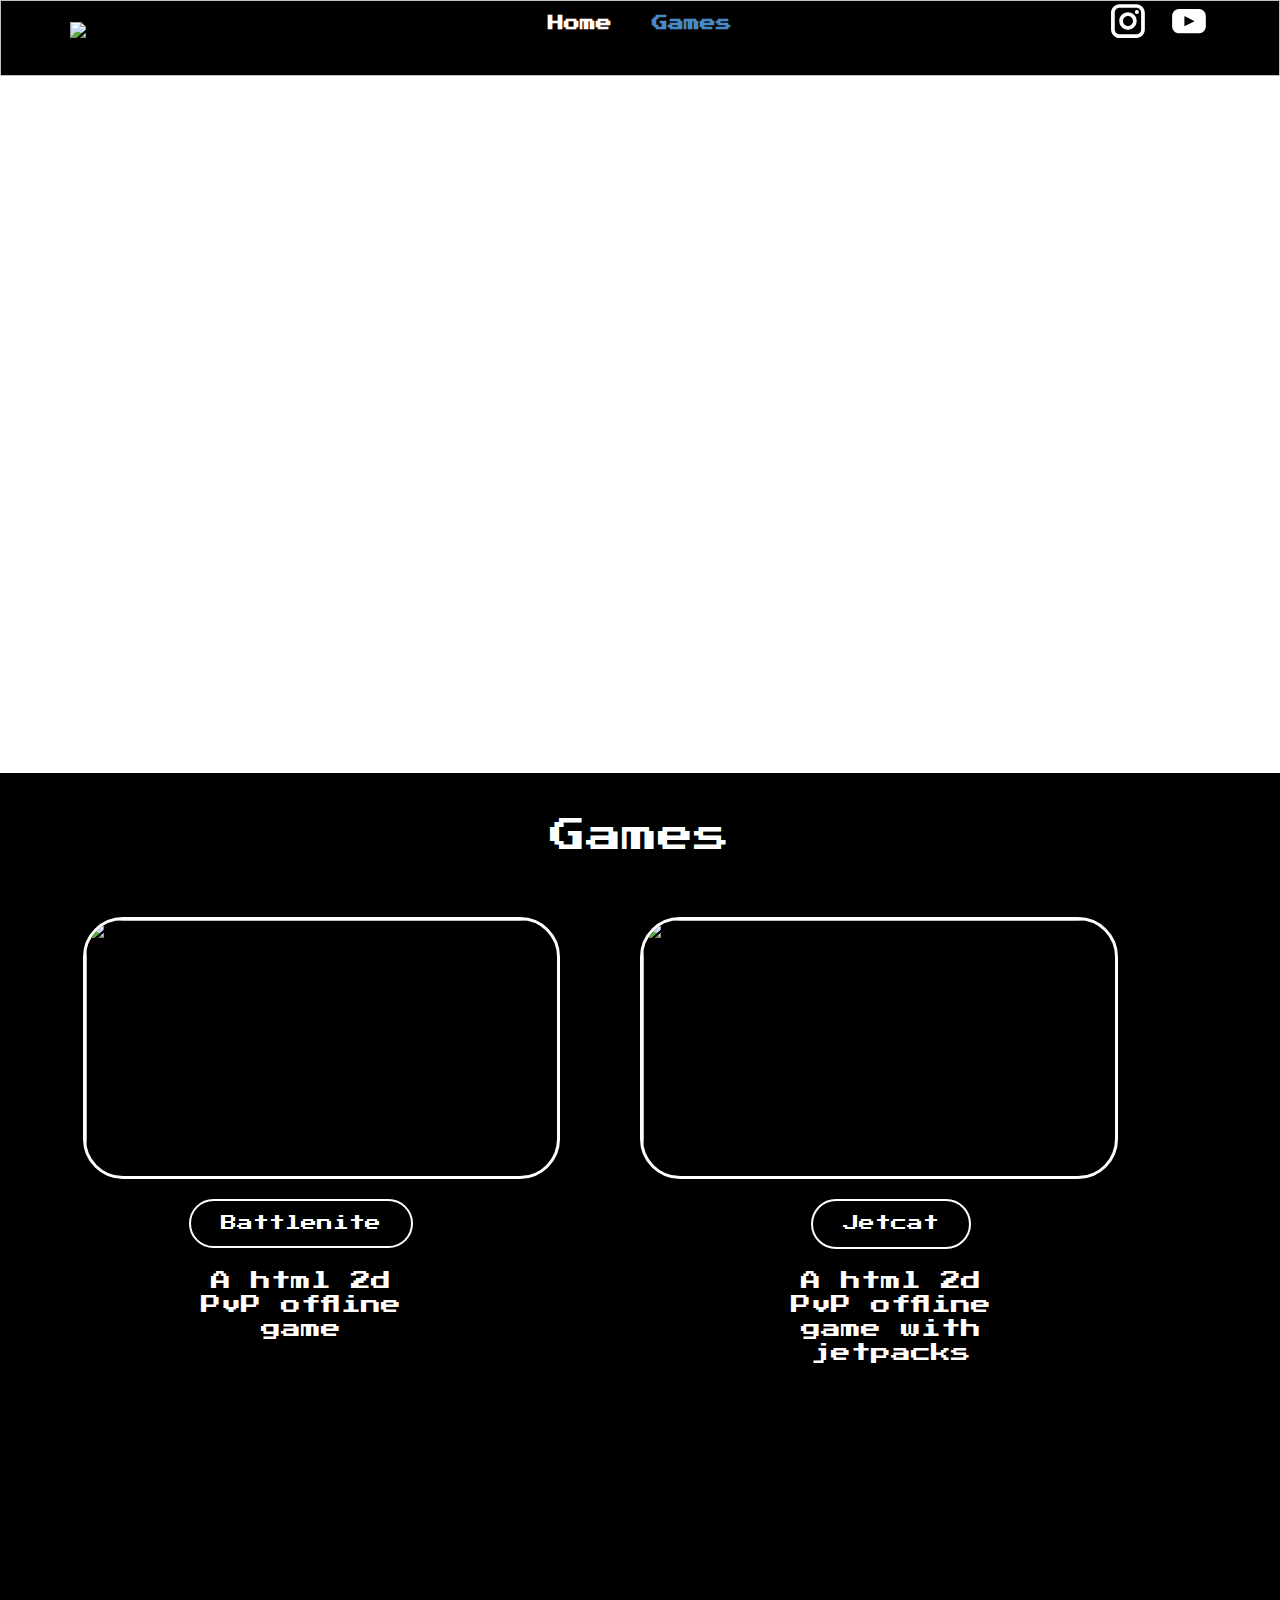
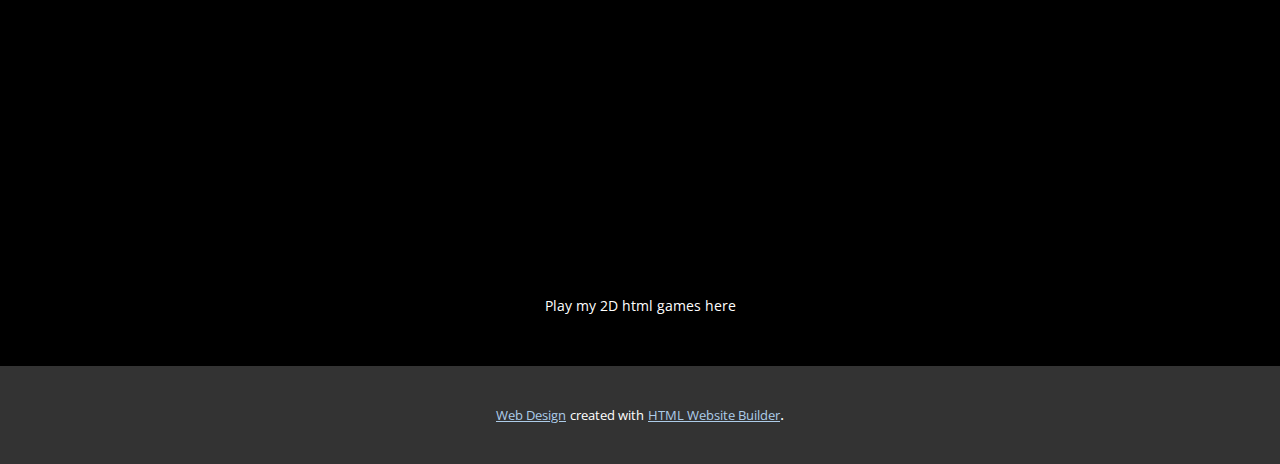
==== Games.html @ 95b63846 "Add files via upload" ====
<!DOCTYPE html>
<html style="font-size: 16px;">
  <head>
    <meta name="viewport" content="width=device-width, initial-scale=1.0">
    <meta charset="utf-8">
    <meta name="keywords" content="INTUITIVE">
    <meta name="description" content="">
    <meta name="page_type" content="np-template-header-footer-from-plugin">
    <title>Games</title>
    <link rel="stylesheet" href="nicepage.css" media="screen">
<link rel="stylesheet" href="Games.css" media="screen">
    <script class="u-script" type="text/javascript" src="jquery.js" defer=""></script>
    <script class="u-script" type="text/javascript" src="nicepage.js" defer=""></script>
    <meta name="generator" content="Nicepage 3.2.3, nicepage.com">
    <link id="u-theme-google-font" rel="stylesheet" href="https://fonts.googleapis.com/css?family=Roboto:100,100i,300,300i,400,400i,500,500i,700,700i,900,900i|Open+Sans:300,300i,400,400i,600,600i,700,700i,800,800i">
    <link id="u-page-google-font" rel="stylesheet" href="https://fonts.googleapis.com/css?family=Press+Start+2P:400">
    
    
    
    <script type="application/ld+json">{
		"@context": "http://schema.org",
		"@type": "Organization",
		"name": "",
		"url": "index.html",
		"logo": "images/kingybuw.png",
		"sameAs": [
				"#"
		]
}</script>
    <meta property="og:title" content="Games">
    <meta property="og:type" content="website">
    <meta name="theme-color" content="#478ac9">
    <link rel="canonical" href="index.html">
    <meta property="og:url" content="index.html">
  </head>
  <body class="u-body"><header class="u-align-center-xs u-black u-border-1 u-border-grey-25 u-clearfix u-header u-header" id="sec-7e90"><div class="u-clearfix u-sheet u-sheet-1">
        <a href="https://nicepage.com" class="u-image u-logo u-image-1" title="Home">
          <img src="images/kingybuw.png" class="u-logo-image u-logo-image-1" data-image-width="213.3336">
        </a>
        <nav class="u-align-left u-menu u-menu-dropdown u-nav-spacing-25 u-offcanvas u-menu-1">
          <div class="menu-collapse u-custom-font" style="font-family: &quot;Press Start 2P&quot;; font-size: 1rem; letter-spacing: 0px; font-weight: 700;">
            <a class="u-button-style u-custom-left-right-menu-spacing u-custom-padding-bottom u-custom-text-active-color u-custom-text-hover-color u-custom-top-bottom-menu-spacing u-nav-link u-text-white" href="#" style="padding: 4px 0px; font-size: calc(1em + 8px);">
              <svg class="u-svg-link" preserveAspectRatio="xMidYMin slice" viewBox="0 0 302 302" style=""><use xmlns:xlink="http://www.w3.org/1999/xlink" xlink:href="#svg-7b92"></use></svg>
              <svg xmlns="http://www.w3.org/2000/svg" xmlns:xlink="http://www.w3.org/1999/xlink" version="1.1" id="svg-7b92" x="0px" y="0px" viewBox="0 0 302 302" style="enable-background:new 0 0 302 302;" xml:space="preserve" class="u-svg-content"><g><rect y="36" width="302" height="30"></rect><rect y="236" width="302" height="30"></rect><rect y="136" width="302" height="30"></rect>
</g><g></g><g></g><g></g><g></g><g></g><g></g><g></g><g></g><g></g><g></g><g></g><g></g><g></g><g></g><g></g></svg>
            </a>
          </div>
          <div class="u-custom-menu u-nav-container">
            <ul class="u-custom-font u-nav u-spacing-20 u-unstyled u-nav-1"><li class="u-nav-item"><a class="u-button-style u-nav-link u-text-active-palette-1-base u-text-white" href="Home.html" style="padding: 10px;">Home</a>
</li><li class="u-nav-item"><a class="u-button-style u-nav-link u-text-active-palette-1-base u-text-white" href="Seite-2.html" style="padding: 10px;">Games</a>
</li></ul>
          </div>
          <div class="u-custom-menu u-nav-container-collapse">
            <div class="u-align-center u-black u-container-style u-inner-container-layout u-opacity u-opacity-95 u-sidenav">
              <div class="u-sidenav-overflow">
                <div class="u-menu-close"></div>
                <ul class="u-align-center u-nav u-popupmenu-items u-unstyled u-nav-2"><li class="u-nav-item"><a class="u-button-style u-nav-link" href="Home.html">Home</a>
</li><li class="u-nav-item"><a class="u-button-style u-nav-link" href="Seite-2.html">Games</a>
</li></ul>
              </div>
            </div>
            <div class="u-black u-menu-overlay u-opacity u-opacity-70"></div>
          </div>
        </nav>
        <div class="u-social-icons u-spacing-19 u-text-body-alt-color u-social-icons-1">
          <a class="u-social-url" target="_blank" href=""><span class="u-icon u-icon-circle u-social-instagram u-social-type-logo u-icon-1"><svg class="u-svg-link" preserveAspectRatio="xMidYMin slice" viewBox="0 0 112 112" style=""><use xmlns:xlink="http://www.w3.org/1999/xlink" xlink:href="#svg-2a57"></use></svg><svg xmlns="http://www.w3.org/2000/svg" xmlns:xlink="http://www.w3.org/1999/xlink" version="1.1" xml:space="preserve" class="u-svg-content" viewBox="0 0 112 112" x="0px" y="0px" id="svg-2a57"><path d="M55.9,32.9c-12.8,0-23.2,10.4-23.2,23.2s10.4,23.2,23.2,23.2s23.2-10.4,23.2-23.2S68.7,32.9,55.9,32.9z M55.9,69.4c-7.4,0-13.3-6-13.3-13.3c-0.1-7.4,6-13.3,13.3-13.3s13.3,6,13.3,13.3C69.3,63.5,63.3,69.4,55.9,69.4z"></path><path d="M79.7,26.8c-3,0-5.4,2.5-5.4,5.4s2.5,5.4,5.4,5.4c3,0,5.4-2.5,5.4-5.4S82.7,26.8,79.7,26.8z"></path><path d="M78.2,11H33.5C21,11,10.8,21.3,10.8,33.7v44.7c0,12.6,10.2,22.8,22.7,22.8h44.7c12.6,0,22.7-10.2,22.7-22.7 V33.7C100.8,21.1,90.6,11,78.2,11z M91,78.4c0,7.1-5.8,12.8-12.8,12.8H33.5c-7.1,0-12.8-5.8-12.8-12.8V33.7 c0-7.1,5.8-12.8,12.8-12.8h44.7c7.1,0,12.8,5.8,12.8,12.8V78.4z"></path></svg></span>
          </a>
          <a class="u-social-url" target="_blank" href="#"><span class="u-icon u-icon-circle u-social-type-logo u-social-youtube u-icon-2"><svg class="u-svg-link" preserveAspectRatio="xMidYMin slice" viewBox="0 0 112 112" style=""><use xmlns:xlink="http://www.w3.org/1999/xlink" xlink:href="#svg-ed78"></use></svg><svg xmlns="http://www.w3.org/2000/svg" xmlns:xlink="http://www.w3.org/1999/xlink" version="1.1" xml:space="preserve" class="u-svg-content" viewBox="0 0 112 112" x="0px" y="0px" id="svg-ed78"><path d="M82.3,24H29.7C19.3,24,11,32.5,11,43v26.7c0,10.5,8.3,19,18.7,19h52.5c10.3,0,18.7-8.5,18.7-19V43 C101,32.5,92.7,24,82.3,24L82.3,24z M69.7,57.6L45.1,69.5c-0.7,0.2-1.4-0.2-1.4-0.8V44.1c0-0.7,0.8-1.3,1.4-0.8l24.6,12.6 C70.4,56.2,70.4,57.3,69.7,57.6L69.7,57.6z"></path></svg></span>
          </a>
        </div>
      </div></header>
    <section class="u-clearfix u-image u-section-1" id="sec-4f5d" data-image-width="1340" data-image-height="688">
      <div class="u-clearfix u-sheet u-sheet-1"></div>
    </section>
    <section class="u-black u-clearfix u-section-2" id="sec-324d">
      <div class="u-clearfix u-sheet u-sheet-1">
        <h2 class="u-custom-font u-text u-text-default u-text-1">Games</h2>
        <img src="images/battlenitePixelonScratch-GoogleChrome19.12.202015_00_44.png" alt="" class="u-border-3 u-border-white u-image u-image-round u-radius-40 u-image-1" data-image-width="920" data-image-height="505">
        <img src="images/JetcatonScratch-GoogleChrome19.12.202016_21_171.png" alt="" class="u-border-3 u-border-white u-image u-image-round u-radius-40 u-image-2" data-image-width="1106" data-image-height="793">
        <a href="https://kingybu.github.io/battlenite.html" class="u-black u-border-2 u-border-white u-btn u-btn-round u-button-style u-custom-font u-radius-35 u-btn-1" target="_blank">Battlenite</a>
        <a href="https://kingybu.github.io/jetcat.html" class="u-black u-border-2 u-border-white u-btn u-btn-round u-button-style u-custom-font u-radius-35 u-btn-2" target="_blank">Jetcat</a>
        <h5 class="u-align-center u-custom-font u-text u-text-2">A html 2d PvP offline game</h5>
        <h5 class="u-align-center u-custom-font u-text u-text-3">A html 2d PvP offline game with jetpacks<br>
        </h5>
      </div>
    </section>
    
    
    <footer class="u-align-center u-black u-clearfix u-footer u-footer" id="sec-511f"><div class="u-clearfix u-sheet u-sheet-1">
        <p class="u-small-text u-text u-text-variant u-text-1">Play my 2D html games here</p>
      </div></footer>
    <section class="u-backlink u-clearfix u-grey-80">
      <a class="u-link" href="https://nicepage.com/web-design" target="_blank">
        <span>Web Design</span>
      </a>
      <p class="u-text">
        <span>created with</span>
      </p>
      <a class="u-link" href="https://nicepage.com/html-website-builder" target="_blank">
        <span>HTML Website Builder</span>
      </a>. 
    </section>
  </body>
</html>
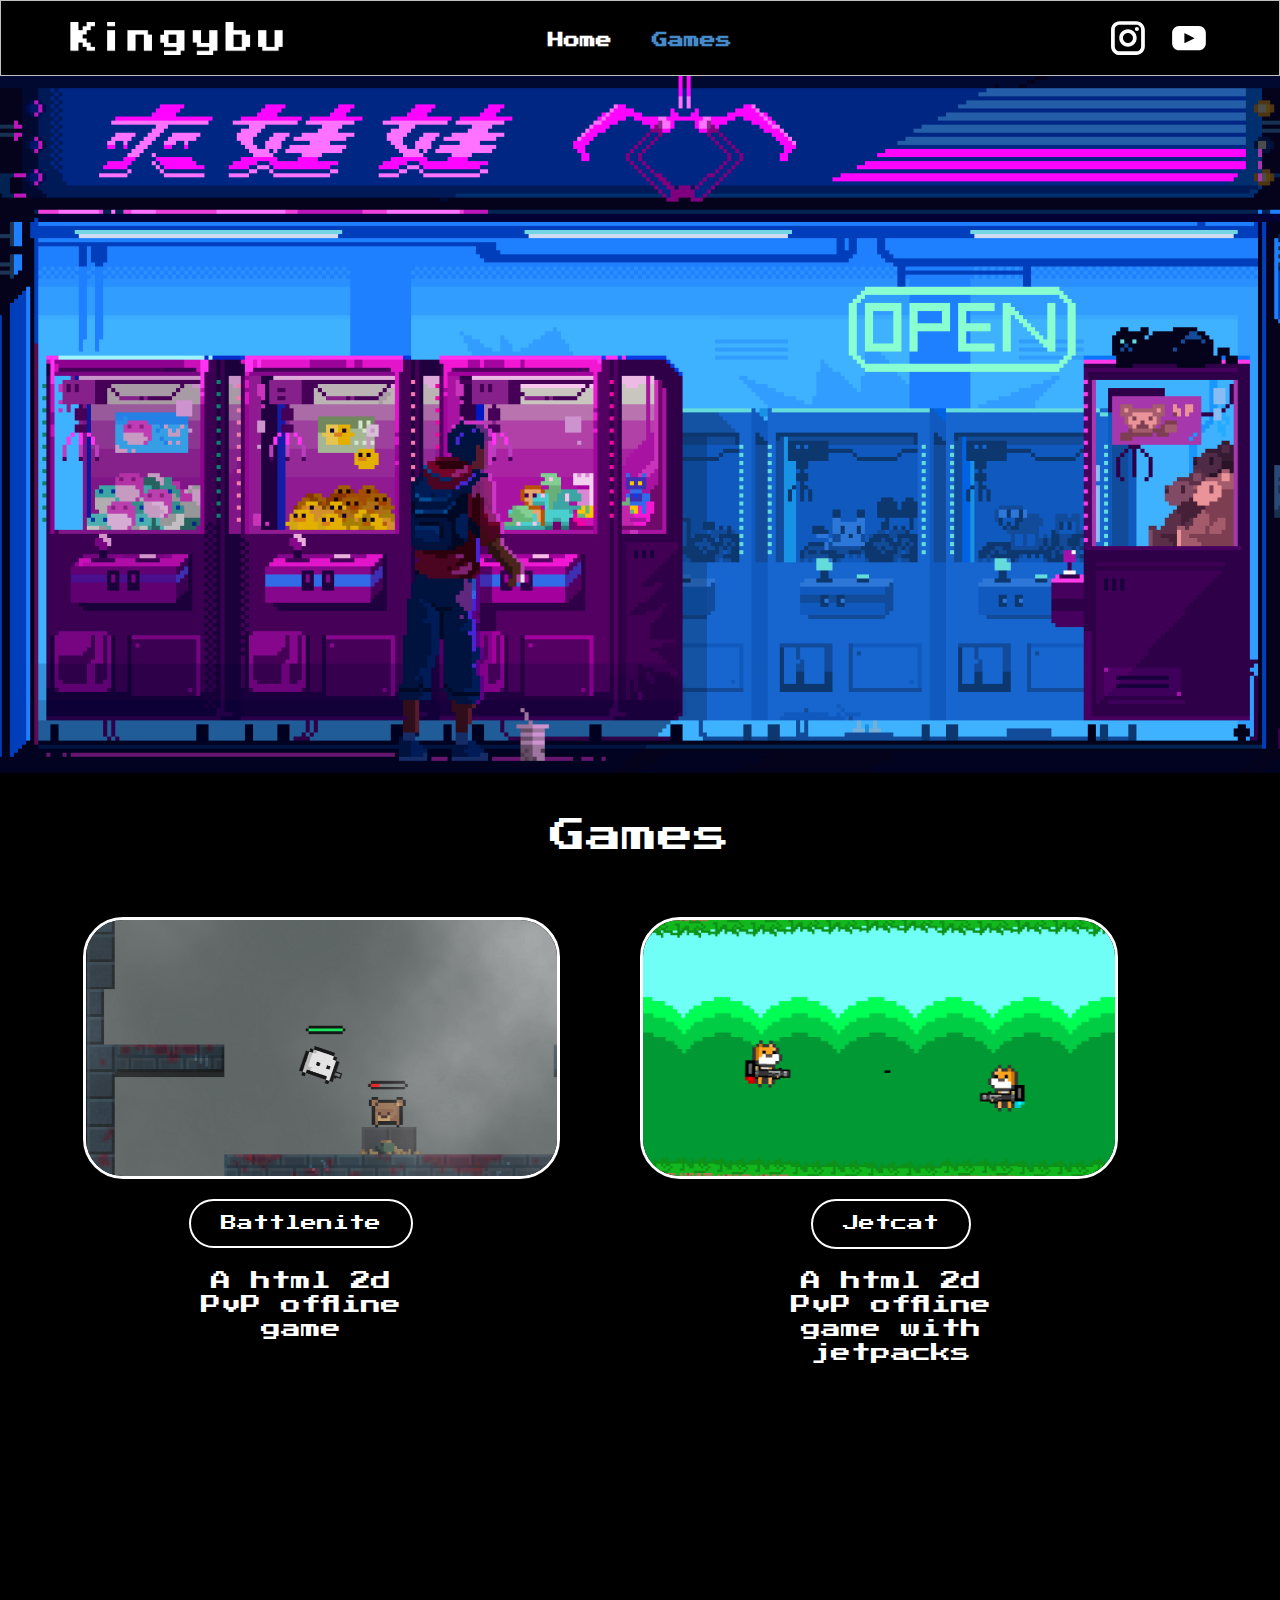
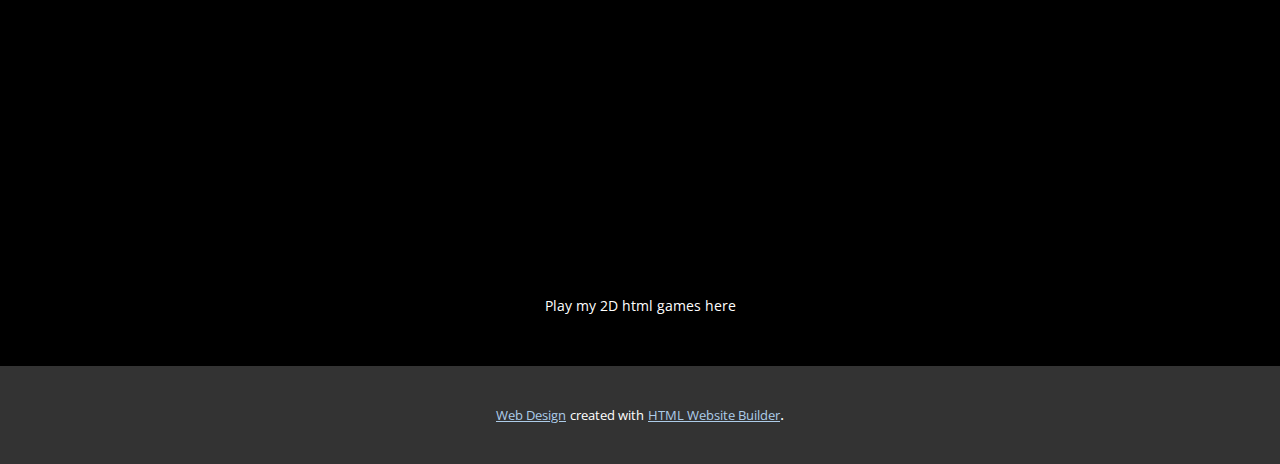
==== commit 86355878: "Create Games.html" ====
--- a/Games.html
+++ b/Games.html
@@ -101,4 +101,4 @@
       </a>. 
     </section>
   </body>
-</html>+</html>
